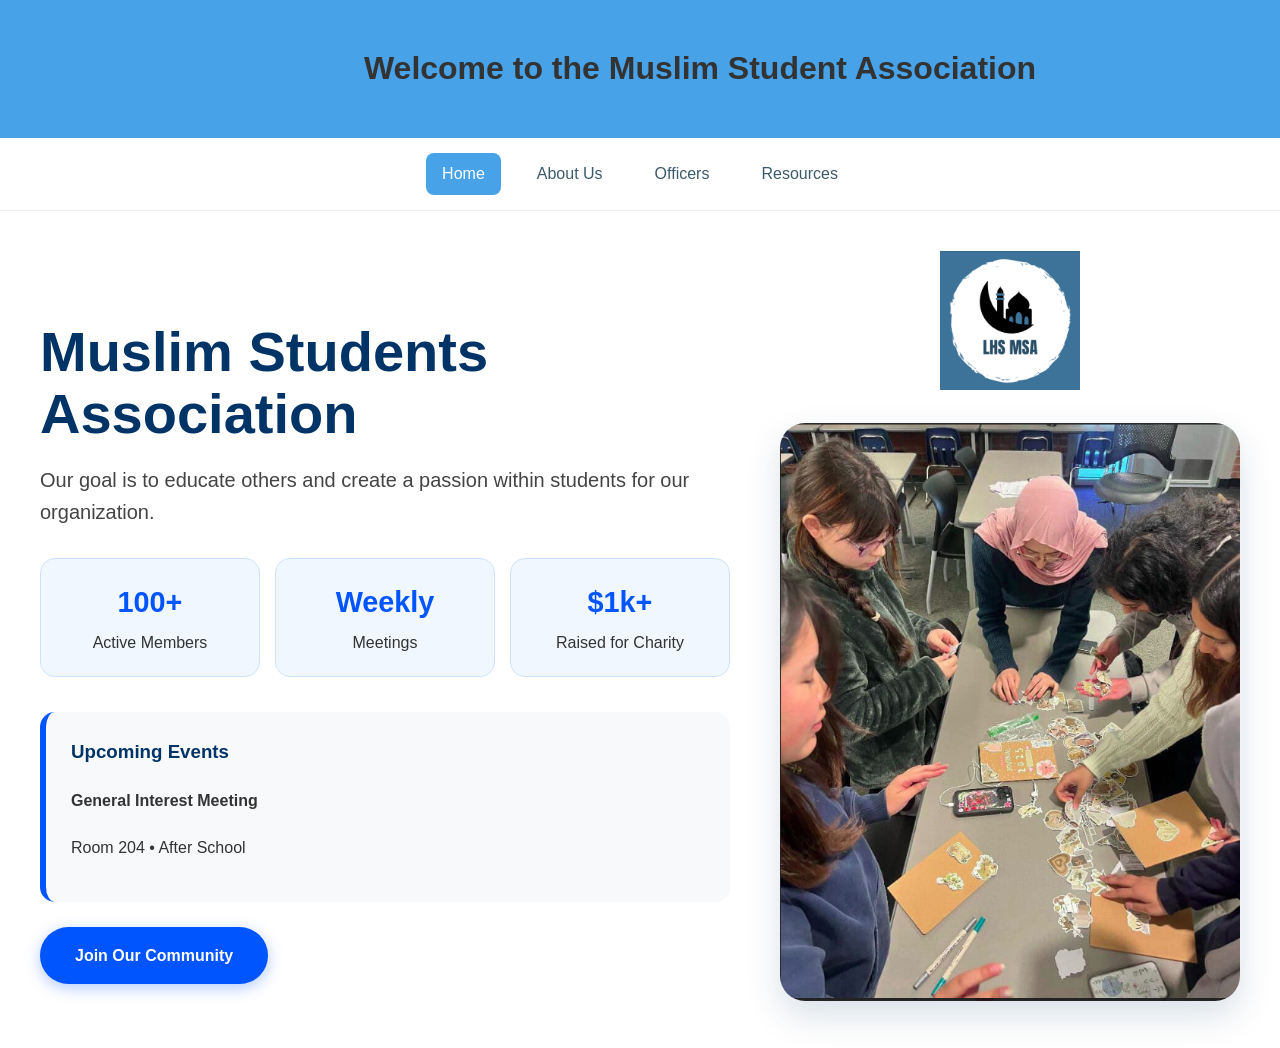
==== index.html @ ed80d13a "Update index.html" ====
<!DOCTYPE html>
<html lang="en">
<head>
    <meta charset="UTF-8">
    <meta name="viewport" content="width=device-width, initial-scale=1.0">
    <title>LHS MSA Home</title>
    <style>
        /* General Setup */
        body {
            font-family: 'Segoe UI', Tahoma, Geneva, Verdana, sans-serif;
            margin: 0;
            line-height: 1.6;
            color: #333;
            background-color: #ffffff;
        }

        .top-banner {
            width: 100%;
            padding: 22px 60px;
            display: block;
            text-align: center;
            background: #47A2E7;
            position: sticky;
            top: 0;
            z-index: 1000;
        }

        .navbar {
            display: flex;
            justify-content: center;
            gap: 20px;
            padding: 15px 0;
            background-color: #fff;
            border-bottom: 1px solid #eee;
    }

.nav-link {
    text-decoration: none;
    color: #3D5A6C;
    font-weight: 500;
    padding: 8px 16px;
    border-radius: 8px;
    transition: 0.3s;
        }

        .nav-link.active {
            background-color: #47A2E7;
            color: white;
        }
        .nav-link:hover {
            color: #add8e6; /* Light blue on hover */
        }


        /* Main Layout */
        .hero-container {
            display: grid;
            grid-template-columns: 1.2fr 0.8fr;
            gap: 50px;
            max-width: 1200px;
            margin: 40px auto;
            padding: 0 20px;
            align-items: center;
        }

        /* Left Side */
        .main-title {
            font-size: 3.5rem;
            color: #003366;
            margin-bottom: 10px;
            line-height: 1.1;
        }
        .mission-statement {
            font-size: 1.25rem;
            color: #444;
            margin-bottom: 30px;
        }

        /* Stats Cards - Soft Blue */
        .stats-section {
            display: flex;
            gap: 15px;
            margin-bottom: 35px;
        }
        .stat-card {
            background: #f0f7ff;
            border: 1px solid #cce3ff;
            padding: 20px;
            border-radius: 15px;
            text-align: center;
            flex: 1;
        }
        .stat-card h3 { 
            margin: 0; 
            color: #0055ff; 
            font-size: 1.8rem;
        }
        .stat-card p {
            margin: 5px 0 0;
            font-weight: 500;
        }

        /* Events Section */
        .events-preview {
            background: #f8f9fa;
            padding: 25px;
            border-radius: 15px;
            border-left: 6px solid #0055ff;
        }
        .section-heading {
            margin-top: 0;
            color: #003366;
        }

        /* Right Side / Images */
        .content-right {
            display: flex;
            flex-direction: column;
            gap: 25px;
            align-items: center;
        }
        .main-logo {
            width: 140px;
            height: auto;
        }
        .activity-image {
            width: 100%;
            height: auto;
            border-radius: 25px;
            box-shadow: 0 15px 35px rgba(0, 51, 102, 0.15); /* Tinted shadow */
        }

        /* Button - Bright Blue */
        .cta-button {
            display: inline-block;
            margin-top: 25px;
            padding: 16px 35px;
            background: #0055ff;
            color: white;
            text-decoration: none;
            border-radius: 50px;
            font-weight: bold;
            box-shadow: 0 4px 15px rgba(0, 85, 255, 0.3);
            transition: all 0.3s ease;
        }
        .cta-button:hover { 
            background: #0044cc;
            transform: translateY(-2px);
            box-shadow: 0 6px 20px rgba(0, 85, 255, 0.4);
        }

        /* Mobile Layout */
        @media (max-width: 850px) {
            .hero-container { grid-template-columns: 1fr; text-align: center; }
            .stats-section { justify-content: center; }
            .content-right { order: -1; } /* Image moves to top on mobile */
            .main-title { font-size: 2.5rem; }
        }
    </style>
</head>
<body>

    <header class="top-banner">
        <h1>Welcome to the Muslim Student Association</h1>
    </header>
    
    <nav class="navbar">
        <a href="index.html" class="nav-link active">Home</a>
        <a href="aboutus.html" class="nav-link">About Us</a>
        <a href="officer.html" class="nav-link">Officers</a>
        <a href="resources.html" class="nav-link">Resources</a>
    </nav>

    <main class="hero-container">
        <div class="content-left">
            <h2 class="main-title">Muslim Students<br>Association</h2>
            <p class="mission-statement">
                Our goal is to educate others and create a passion within students for our organization.
            </p>

            <section class="stats-section">
                <div class="stat-card">
                    <h3>100+</h3>
                    <p>Active Members</p>
                </div>
                <div class="stat-card">
                    <h3>Weekly</h3>
                    <p>Meetings</p>
                </div>
                <div class="stat-card">
                    <h3>$1k+</h3>
                    <p>Raised for Charity</p>
                </div>
            </section>
            
            <section class="events-preview">
                <h3 class="section-heading">Upcoming Events</h3>
                <div class="event-card">
                    <div class="event-info">
                        <h4>General Interest Meeting</h4>
                        <p>Room 204 • After School</p>
                    </div>
                </div>
            </section>

            <a href="resources.html" class="cta-button">Join Our Community</a>
        </div>
        
        <div class="content-right">
            <div class="logo-section">
                <img src="lhs_msa_logo.png" alt="LHS MSA Logo" class="main-logo">
            </div>
            <div class="image-section">
                <img src="lhs_msa_people_working.png" alt="MSA Students Working" class="activity-image">
            </div>
        </div>
    </main>

</body>
</html>
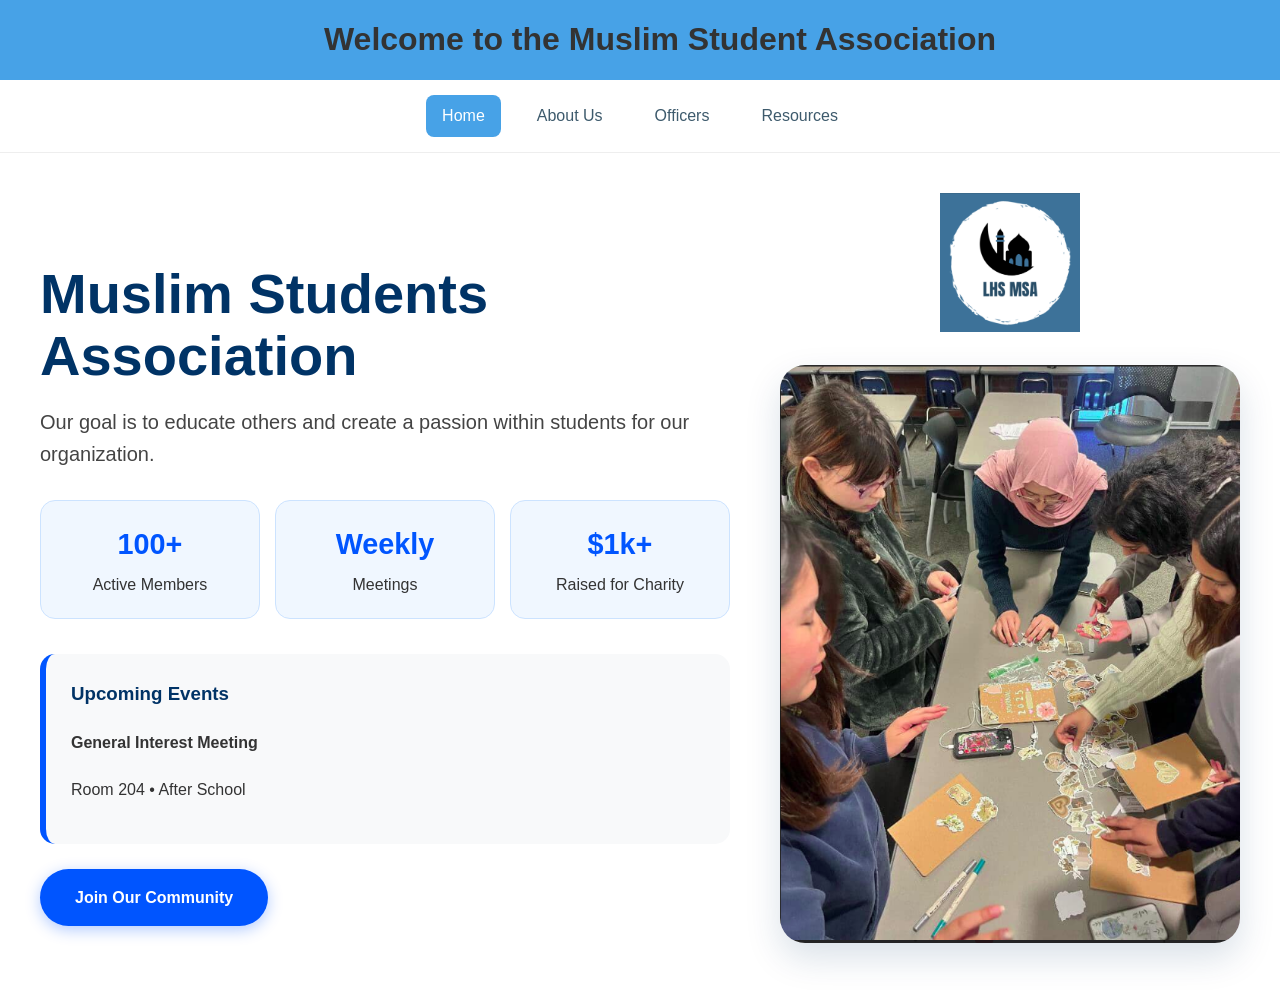
==== commit 2b6c52fb: "Update index.html" ====
--- a/index.html
+++ b/index.html
@@ -16,9 +16,11 @@
 
         .top-banner {
             width: 100%;
-            padding: 22px 60px;
-            display: block;
-            text-align: center;
+            padding: 0 20px;
+            height: 80px;
+            display: flex;
+            align-items: center;
+            justify-content: center;
             background: #47A2E7;
             position: sticky;
             top: 0;
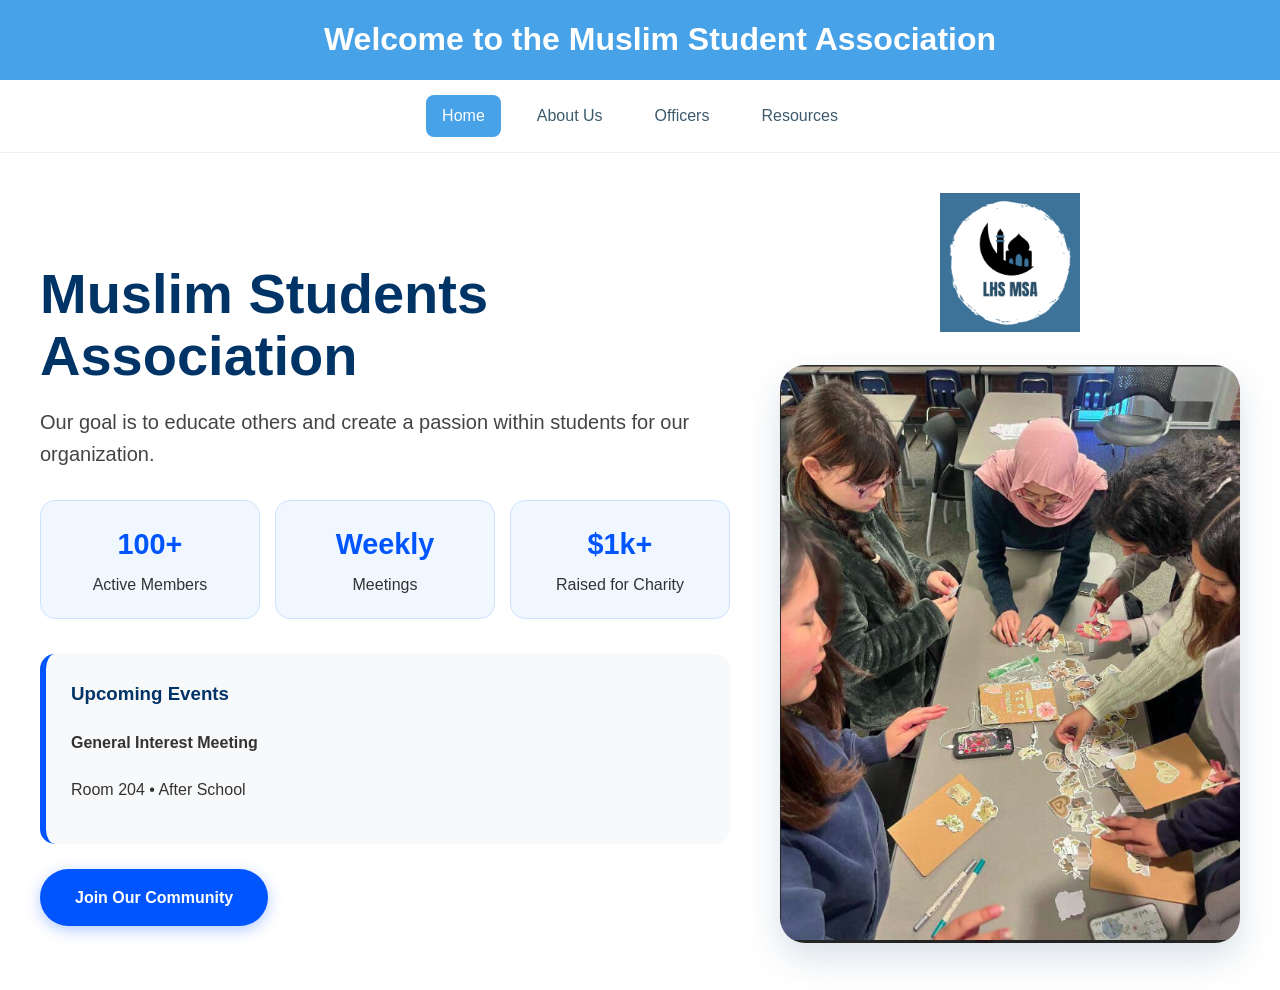
==== commit 9b1c75b5: "Update index.html" ====
--- a/index.html
+++ b/index.html
@@ -27,6 +27,13 @@
             z-index: 1000;
         }
 
+        .top-banner h1 {
+            margin: 0;
+            color: white;
+            font-size: 2rem;
+            font-weight: 600;
+        }
+
         .navbar {
             display: flex;
             justify-content: center;
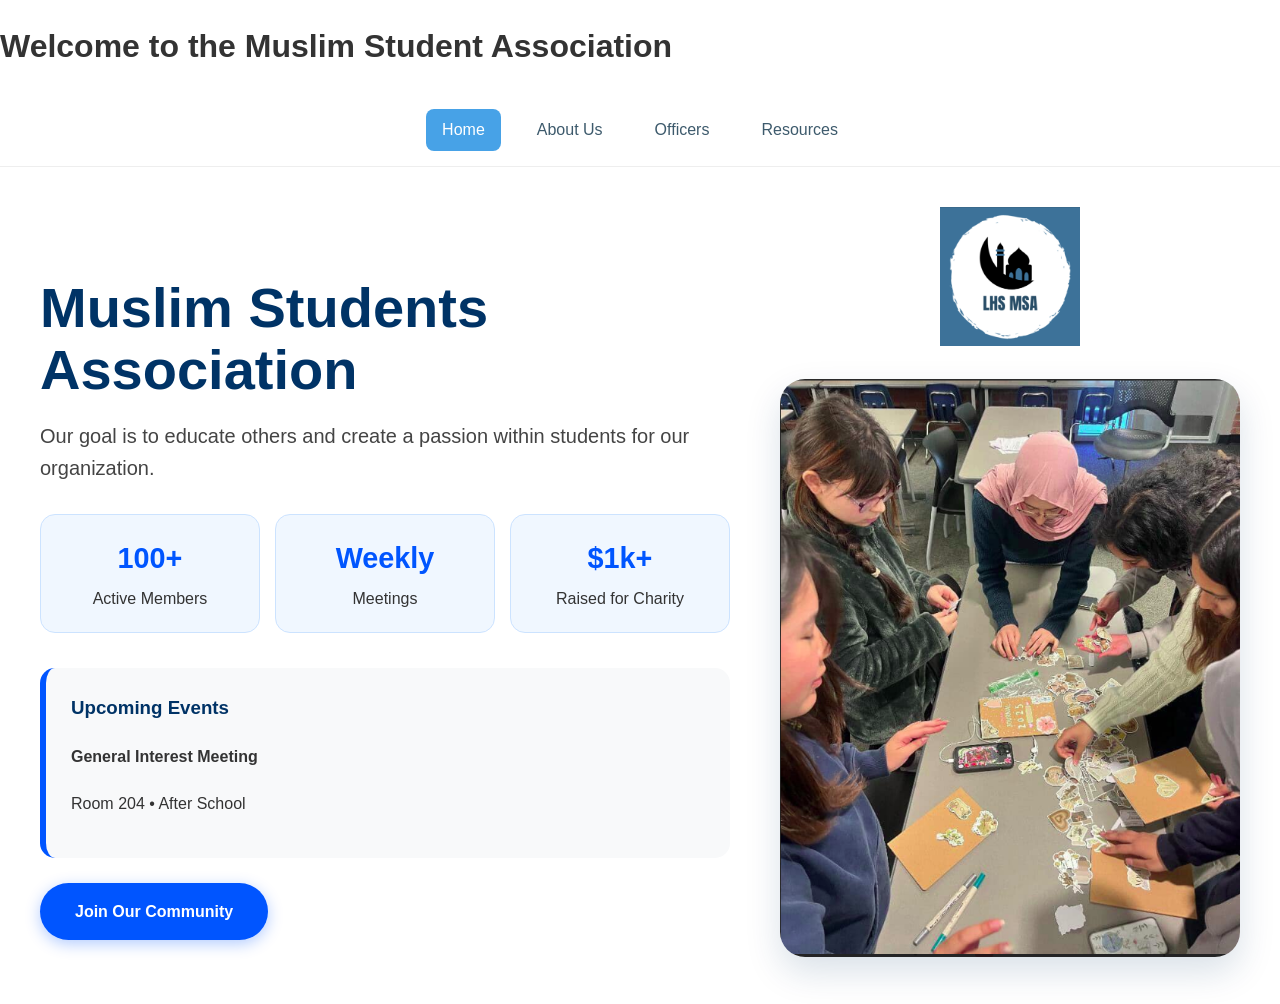
==== commit 2b1fd725: "Update index.html" ====
--- a/index.html
+++ b/index.html
@@ -14,26 +14,6 @@
             background-color: #ffffff;
         }
 
-        .top-banner {
-            width: 100%;
-            padding: 0 20px;
-            height: 80px;
-            display: flex;
-            align-items: center;
-            justify-content: center;
-            background: #47A2E7;
-            position: sticky;
-            top: 0;
-            z-index: 1000;
-        }
-
-        .top-banner h1 {
-            margin: 0;
-            color: white;
-            font-size: 2rem;
-            font-weight: 600;
-        }
-
         .navbar {
             display: flex;
             justify-content: center;
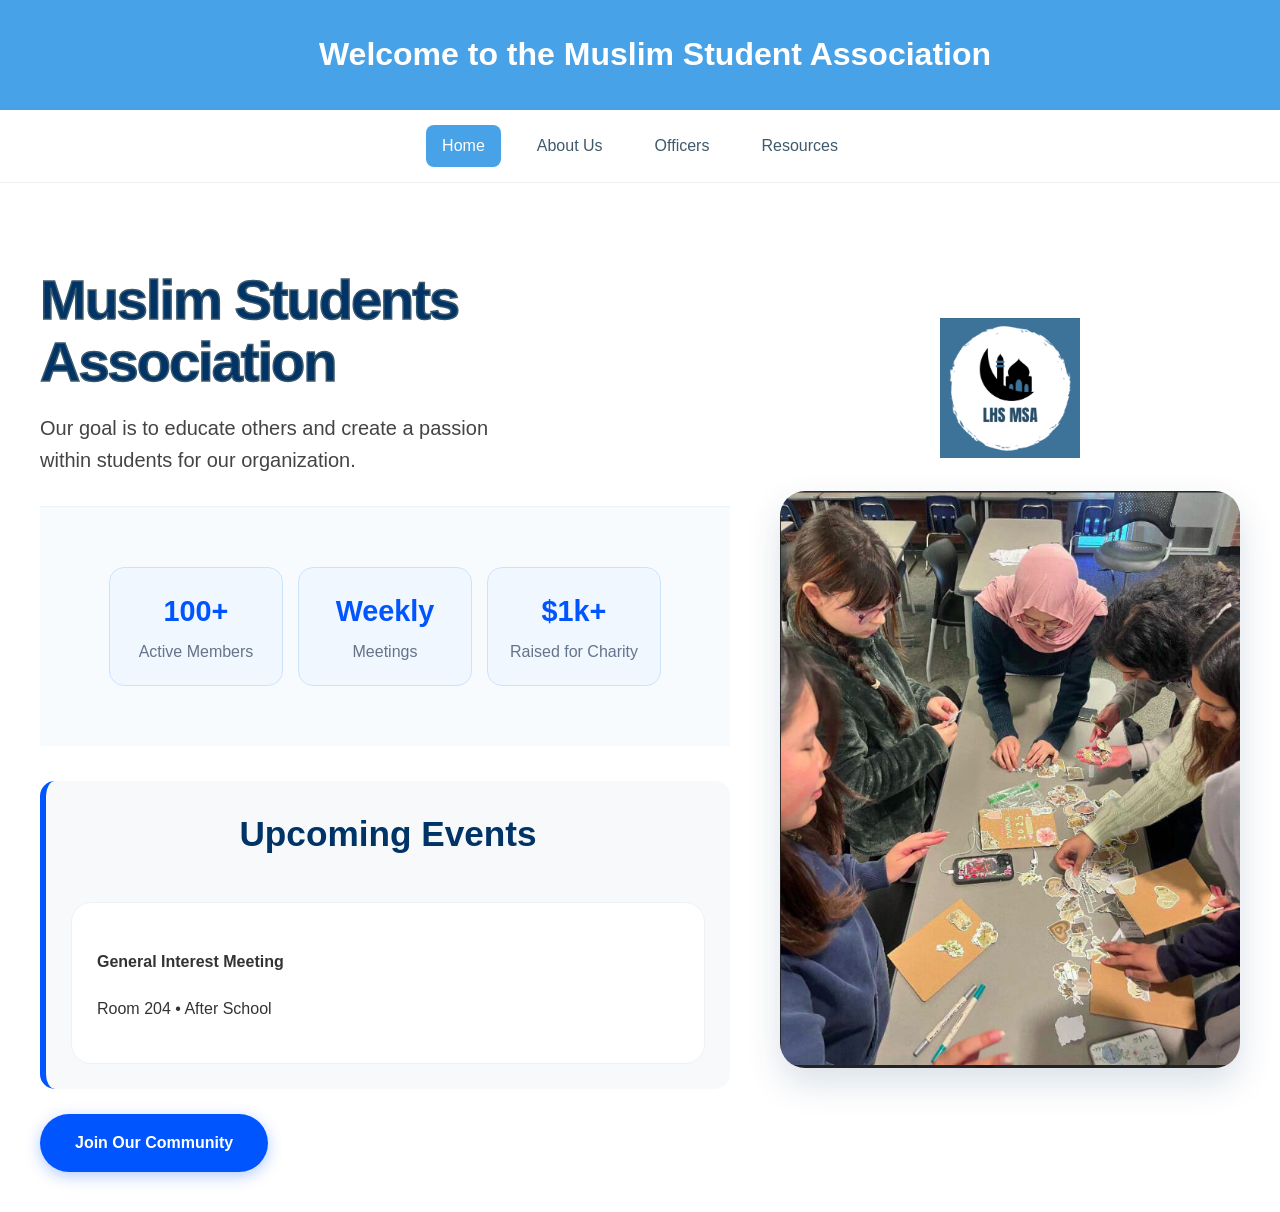
==== commit 4cc280b8: "Update index.html" ====
--- a/index.html
+++ b/index.html
@@ -3,6 +3,8 @@
 <head>
     <meta charset="UTF-8">
     <meta name="viewport" content="width=device-width, initial-scale=1.0">
+    <link rel="stylesheet" href="style.css">
+    
     <title>LHS MSA Home</title>
     <style>
         /* General Setup */
--- a/style.css
+++ b/style.css
@@ -0,0 +1,215 @@
+body {
+    font-family: 'Arial', sans-serif;
+    margin: 0;
+    padding: 0;
+    color: #333;
+    line-height: 1.6;
+}
+
+.top-banner {
+    width: 100%;
+    padding: 0 20px;
+    height: 80px;
+    display: flex;
+    align-items: center;
+    justify-content: center;
+    background: #47A2E7;
+    position: sticky;
+    top: 0;
+    z-index: 1000;
+}
+
+.top-banner h1 {
+    margin: 0;
+    color: white;
+    font-size: 2rem;
+    font-weight: 600;
+}
+
+.navbar {
+    display: flex;
+    justify-content: center;
+    gap: 20px;
+    padding: 15px 0;
+    background-color: #fff;
+    border-bottom: 1px solid #eee;
+}
+
+.nav-link {
+    text-decoration: none;
+    color: #3D5A6C;
+    font-weight: 500;
+    padding: 8px 16px;
+    border-radius: 8px;
+    transition: 0.3s;
+}
+
+.nav-link.active {
+    background-color: #47A2E7;
+    color: white;
+}
+
+.hero-container {
+    display: flex;
+    flex-wrap: wrap;
+    align-items: center; /* Changed from flex-start to fix vertical alignment */
+    justify-content: space-between;
+    padding: 80px 8%;
+    max-width: 1400px;
+    margin: 0 auto;
+}
+
+.content-left {
+    flex: 1;
+    min-width: 350px;
+}
+
+.main-title {
+    font-size: 4.2rem;
+    color: #3D5A6C;
+    font-weight: 900;
+    line-height: 1.05;
+    margin-bottom: 20px;
+    letter-spacing: -2px;
+    -webkit-text-stroke: 1.5px #3D5A6C; 
+}
+
+.mission-statement {
+    font-size: 1.4rem;
+    color: #1E1E1E;
+    max-width: 450px;
+    margin-bottom: 30px;
+}
+
+.cta-button {
+    display: inline-block;
+    padding: 14px 30px;
+    background-color: #47A2E7;
+    color: white !important; 
+    text-decoration: none !important; 
+    font-weight: 700;
+    border-radius: 50px;
+    transition: 0.3s;
+    box-shadow: 0 10px 20px rgba(71, 162, 231, 0.2);
+}
+
+.cta-button:hover {
+    background-color: #264F66;
+    transform: translateY(-3px);
+}
+
+.content-right {
+    display: flex;
+    flex-direction: column;
+    align-items: center;
+    gap: 30px;
+}
+
+.main-logo {
+    width: 250px;
+    height: auto;
+}
+
+.activity-image {
+    width: 320px;
+    border-radius: 40px;
+    box-shadow: 0 15px 30px rgba(0,0,0,0.1);
+}
+
+.stats-section {
+    display: flex;
+    justify-content: center;
+    gap: 80px;
+    padding: 60px 10%;
+    background-color: #f8fbfe;
+    border-top: 1px solid #edf2f7;
+}
+
+.stat-card { text-align: center; }
+.stat-card h3 {
+    font-size: 2.8rem;
+    color: #47A2E7;
+    margin: 0;
+    font-weight: 900;
+}
+.stat-card p {
+    color: #64748b;
+    font-weight: 600;
+    margin-top: 5px;
+}
+
+.events-preview {
+    padding: 80px 10%;
+    max-width: 800px;
+    margin: 0 auto;
+}
+
+.section-heading {
+    font-size: 2.2rem;
+    color: #3D5A6C;
+    margin-bottom: 40px;
+    text-align: center;
+}
+
+.event-card {
+    display: flex;
+    align-items: center;
+    gap: 25px;
+    padding: 25px;
+    border: 1px solid #edf2f7;
+    border-radius: 20px;
+    background: white;
+    transition: 0.3s;
+}
+
+.event-card:hover {
+    border-color: #47A2E7;
+    box-shadow: 0 10px 25px rgba(0,0,0,0.05);
+}
+
+.event-date {
+    background-color: #47A2E7;
+    color: white;
+    padding: 12px;
+    border-radius: 12px;
+    font-weight: 800;
+    text-align: center;
+    min-width: 85px;
+}
+
+.gallery-img {
+    width: 100%;
+    height: auto;
+    border-radius: 25px;
+    box-shadow: 0 15px 35px rgba(0, 51, 102, 0.15);
+}
+
+.photo-gallery {
+    display: flex;
+    gap: 15px;
+    flex-wrap: wrap;
+    justify-content: center;
+    padding: 30px 20px;
+}
+
+.gallery-item {
+    width: 300px;
+}
+
+.top-banner {
+    background-color: #47A2E7; 
+    padding: 15px; 
+    color: white;
+    display: flex;
+    justify-content: center;
+    align-items: center;
+    text-align: center;
+    height: 80px;
+}
+
+/* Mobile Responsiveness */
+@media (max-width: 1024px) {
+    .hero-container { flex-direction: column; text-align: center; }
+    .main-title { font-size: 3rem; }
+    .stats-section { flex-direction: column; gap: 40px; }
+}
